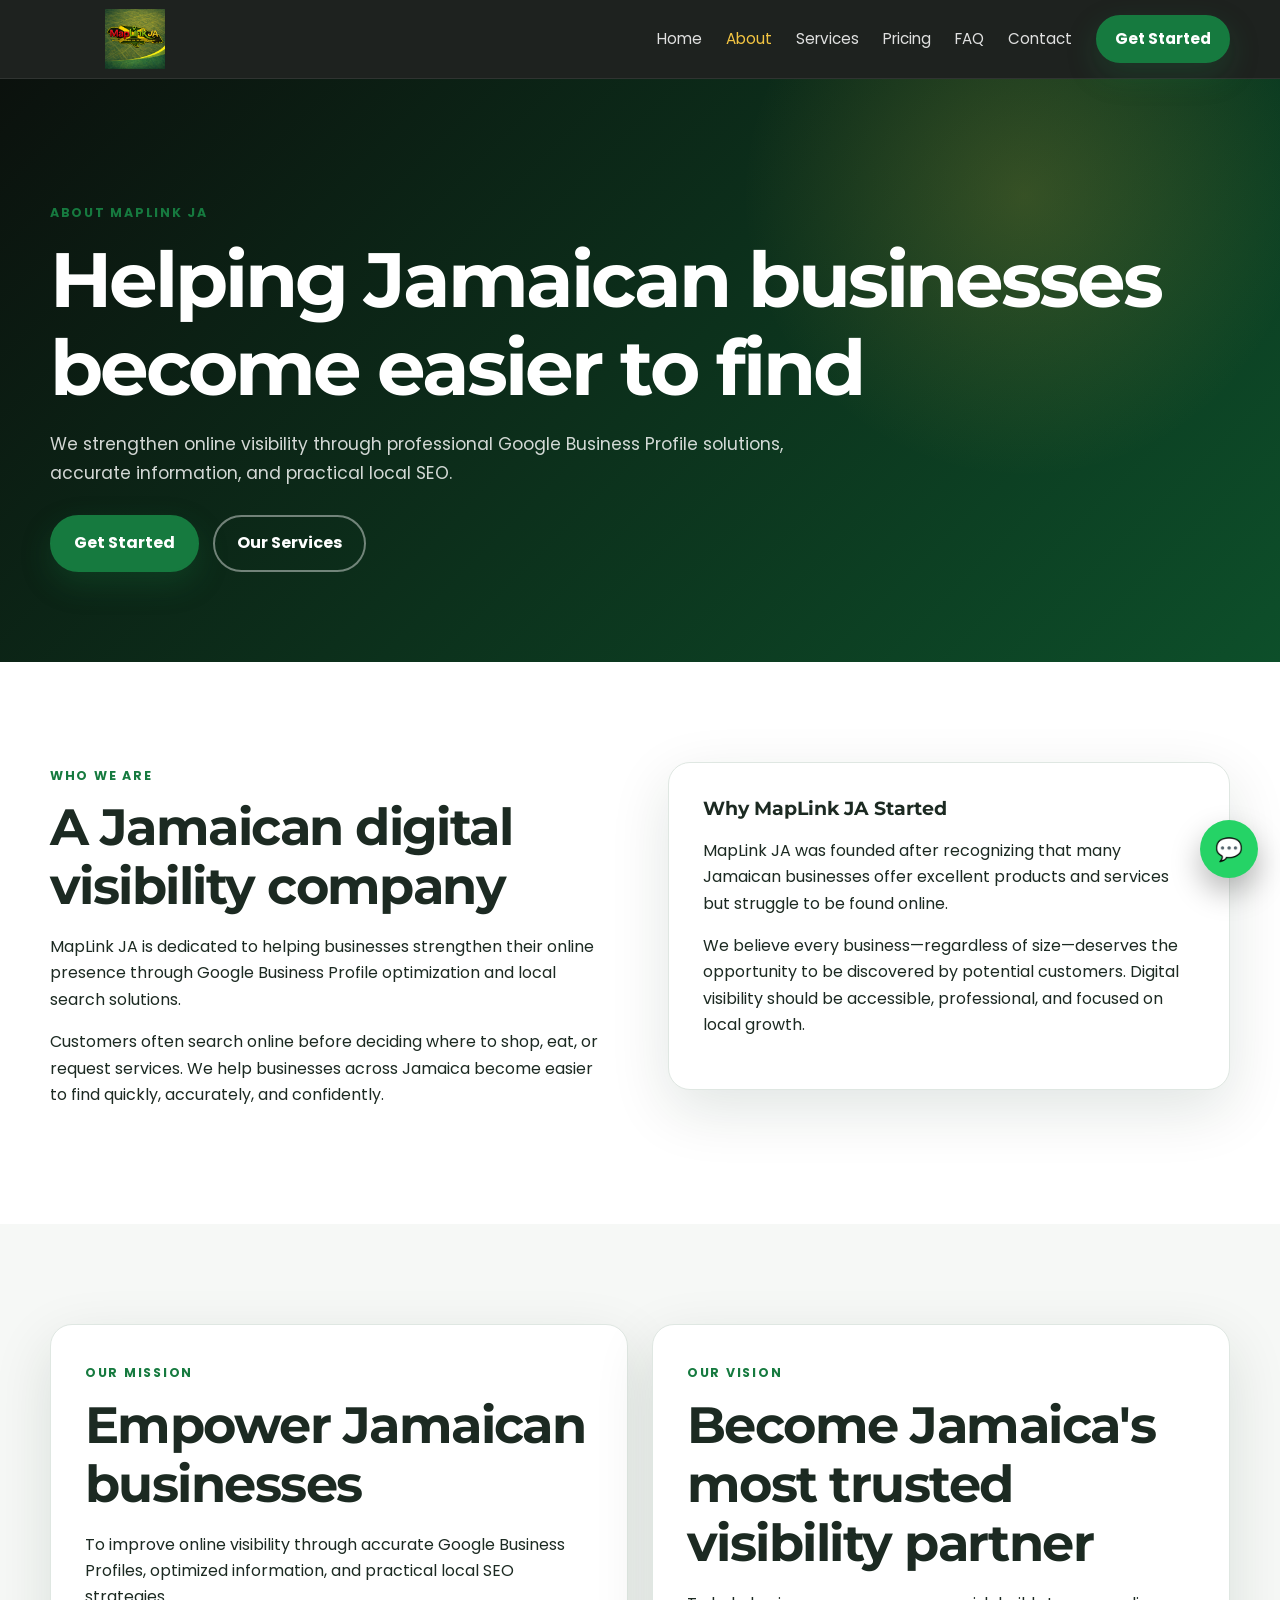
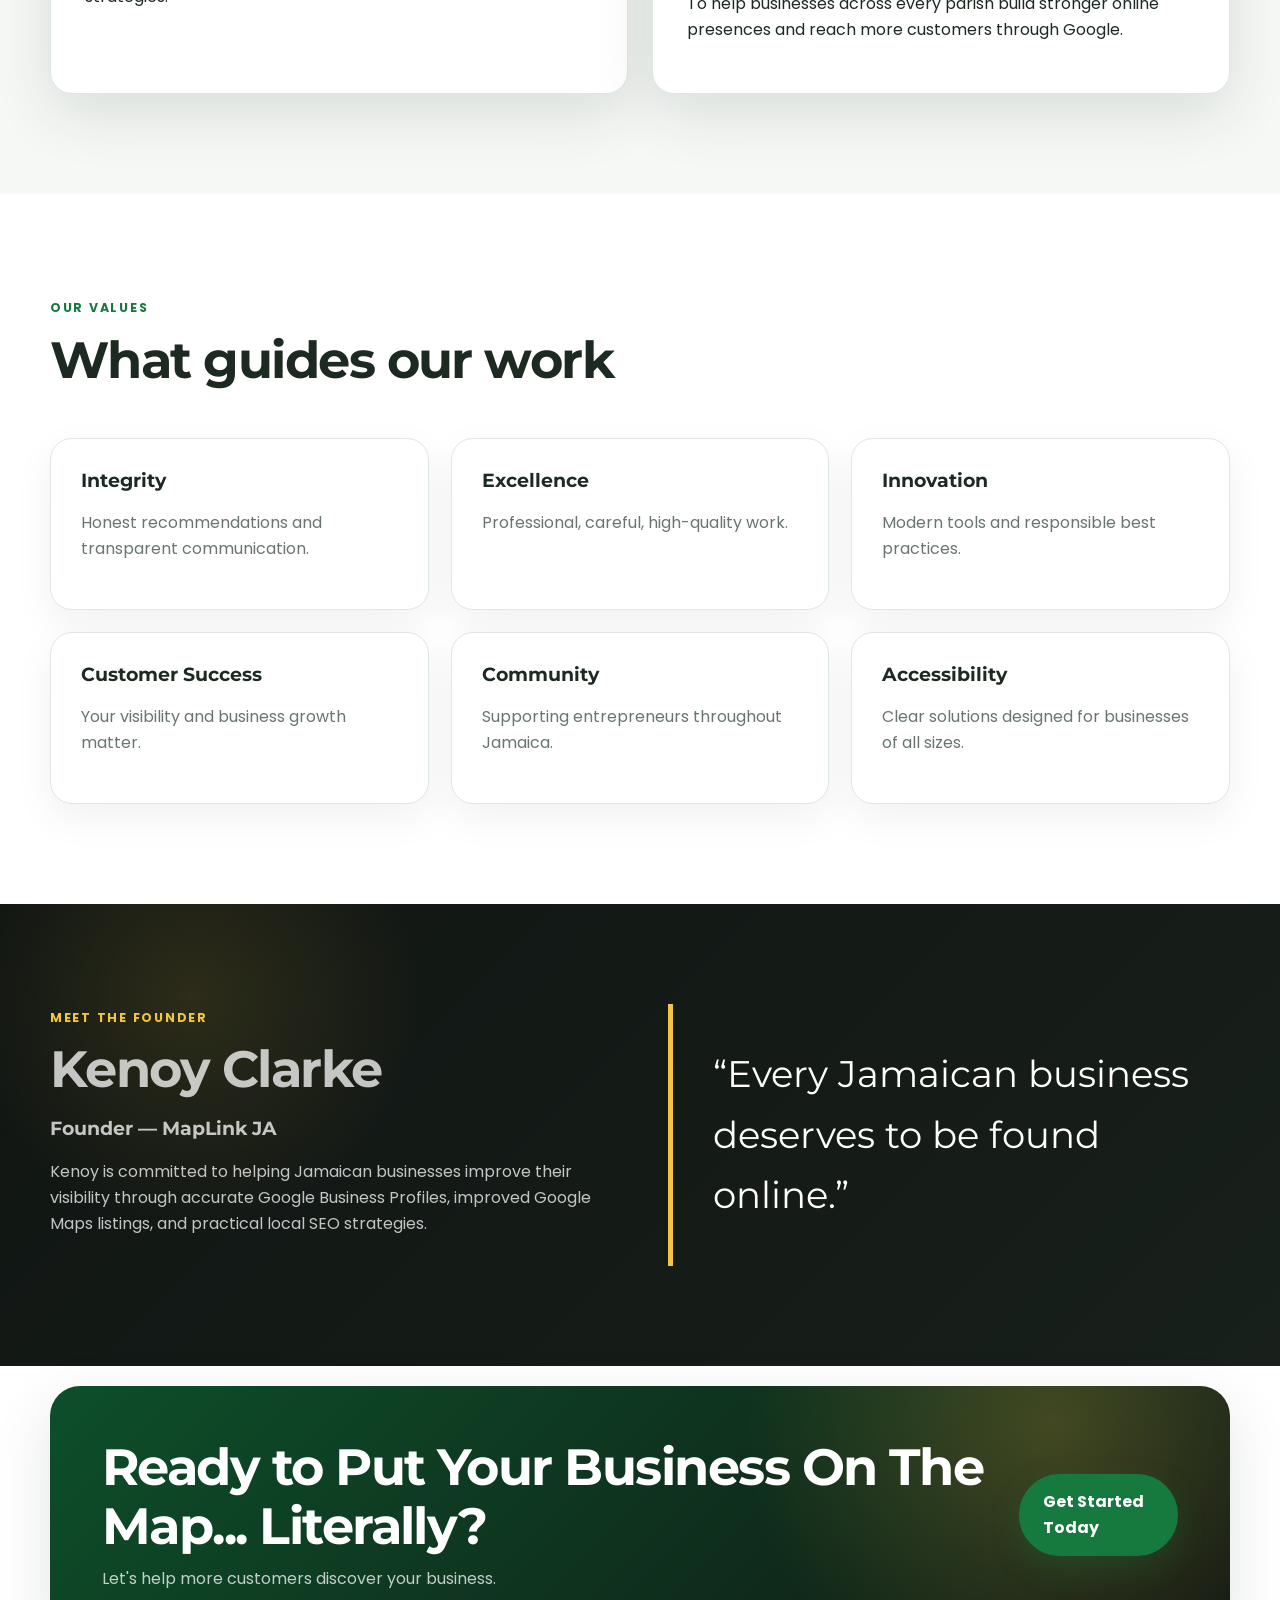
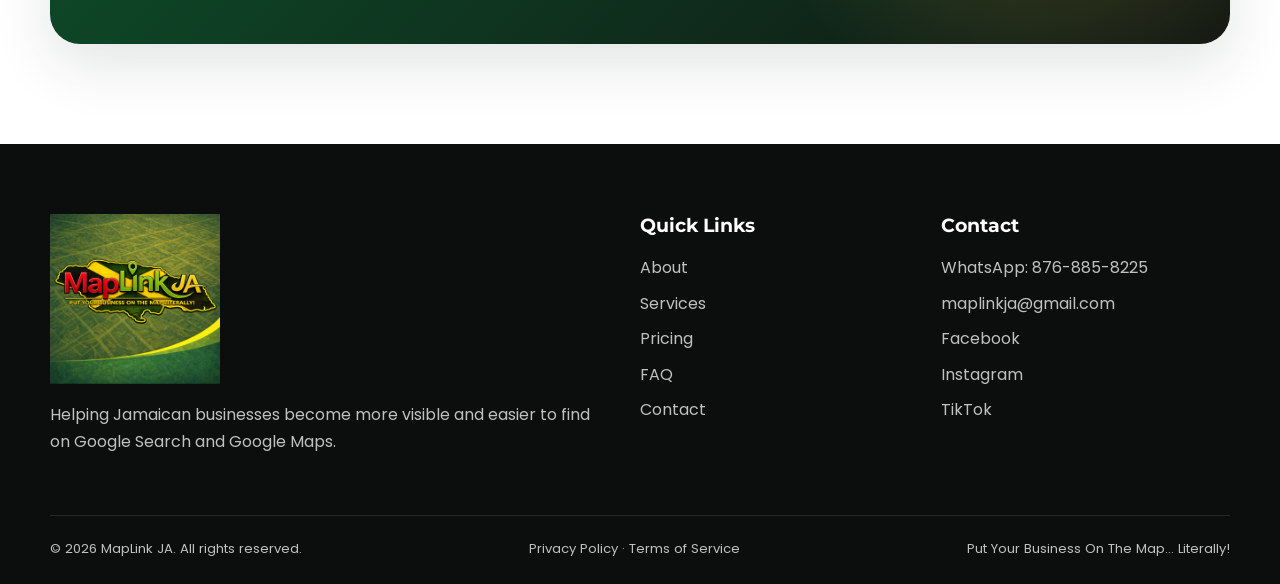
==== about.html @ 9ffab551 "Add files via upload Implement Phase 2 Week 1B Website" ====
<!DOCTYPE html>
<html lang="en">
<head>
<meta charset="UTF-8"><meta name="viewport" content="width=device-width, initial-scale=1.0">
<meta name="description" content="Learn about MapLink JA, our mission, vision, values, and commitment to helping Jamaican businesses get found online."><meta name="author" content="MapLink JA">
<meta property="og:title" content="About MapLink JA | Digital Visibility Jamaica"><meta property="og:description" content="Learn about MapLink JA, our mission, vision, values, and commitment to helping Jamaican businesses get found online."><meta property="og:type" content="website"><meta property="og:url" content="https://maplinkjamaica.com"><meta property="og:image" content="images/maplink-ja-logo.png">
<title>About MapLink JA | Digital Visibility Jamaica</title>
<link rel="preconnect" href="https://fonts.googleapis.com"><link rel="preconnect" href="https://fonts.gstatic.com" crossorigin>
<link href="https://fonts.googleapis.com/css2?family=Montserrat:wght@600;700;800&family=Poppins:wght@400;500;600&display=swap" rel="stylesheet">
<link rel="stylesheet" href="css/style.css"><script defer src="js/main.js"></script>
</head><body><a class="skip-link" href="#main-content">Skip to content</a>
<header class="site-header" id="top"><div class="container nav-wrap"><a class="brand" href="index.html" aria-label="MapLink JA home"><img src="images/maplink-ja-logo.png" alt="MapLink JA logo"></a><button class="menu-toggle" aria-label="Open navigation" aria-expanded="false" aria-controls="site-nav"><span></span><span></span><span></span></button><nav id="site-nav" class="site-nav" aria-label="Primary navigation"><a href="index.html">Home</a>
<a href="about.html" aria-current="page" class="active">About</a>
<a href="services.html">Services</a>
<a href="pricing.html">Pricing</a>
<a href="faq.html">FAQ</a>
<a href="contact.html">Contact</a><a class="btn btn-small" href="contact.html">Get Started</a></nav></div></header>
<main id="main-content"><section class="page-hero"><div class="container reveal"><span class="eyebrow">About MapLink JA</span><h1>Helping Jamaican businesses become easier to find</h1><p>We strengthen online visibility through professional Google Business Profile solutions, accurate information, and practical local SEO.</p><div class="hero-actions"><a class="btn" href="contact.html">Get Started</a><a class="btn btn-outline" href="services.html">Our Services</a></div></div></section><section class="section"><div class="container split-layout"><div class="reveal"><span class="eyebrow">Who we are</span><h2>A Jamaican digital visibility company</h2><p>MapLink JA is dedicated to helping businesses strengthen their online presence through Google Business Profile optimization and local search solutions.</p><p>Customers often search online before deciding where to shop, eat, or request services. We help businesses across Jamaica become easier to find quickly, accurately, and confidently.</p></div><div class="info-panel reveal"><h3>Why MapLink JA Started</h3><p>MapLink JA was founded after recognizing that many Jamaican businesses offer excellent products and services but struggle to be found online.</p><p>We believe every business—regardless of size—deserves the opportunity to be discovered by potential customers. Digital visibility should be accessible, professional, and focused on local growth.</p></div></div></section>
<section class="section section-soft"><div class="container"><div class="two-card-grid"><article class="feature-panel reveal"><span class="eyebrow">Our mission</span><h2>Empower Jamaican businesses</h2><p>To improve online visibility through accurate Google Business Profiles, optimized information, and practical local SEO strategies.</p></article><article class="feature-panel reveal"><span class="eyebrow">Our vision</span><h2>Become Jamaica's most trusted visibility partner</h2><p>To help businesses across every parish build stronger online presences and reach more customers through Google.</p></article></div></div></section>
<section class="section"><div class="container"><div class="section-heading reveal"><span class="eyebrow">Our values</span><h2>What guides our work</h2></div><div class="card-grid"><article class="service-card reveal"><h3>Integrity</h3><p>Honest recommendations and transparent communication.</p></article><article class="service-card reveal"><h3>Excellence</h3><p>Professional, careful, high-quality work.</p></article><article class="service-card reveal"><h3>Innovation</h3><p>Modern tools and responsible best practices.</p></article><article class="service-card reveal"><h3>Customer Success</h3><p>Your visibility and business growth matter.</p></article><article class="service-card reveal"><h3>Community</h3><p>Supporting entrepreneurs throughout Jamaica.</p></article><article class="service-card reveal"><h3>Accessibility</h3><p>Clear solutions designed for businesses of all sizes.</p></article></div></div></section>
<section class="section section-dark"><div class="container split-layout"><div class="reveal"><span class="eyebrow">Meet the founder</span><h2>Kenoy Clarke</h2><h3>Founder — MapLink JA</h3><p>Kenoy is committed to helping Jamaican businesses improve their visibility through accurate Google Business Profiles, improved Google Maps listings, and practical local SEO strategies.</p></div><blockquote class="founder-quote reveal">“Every Jamaican business deserves to be found online.”</blockquote></div></section>
<section class="cta-section"><div class="container cta-card reveal"><div><h2>Ready to Put Your Business On The Map... Literally?</h2><p>Let's help more customers discover your business.</p></div><a class="btn" href="contact.html">Get Started Today</a></div></section></main>
<a class="whatsapp-float" href="https://wa.me/18768858225?text=Hello%20MapLink%20JA%2C%20I%20would%20like%20help%20putting%20my%20business%20on%20the%20map." target="_blank" rel="noopener" aria-label="Contact MapLink JA on WhatsApp"><span>💬</span></a>
<footer class="site-footer"><div class="container footer-grid"><div><img src="images/maplink-ja-logo.png" alt="MapLink JA" class="footer-logo"><p>Helping Jamaican businesses become more visible and easier to find on Google Search and Google Maps.</p></div><div><h3>Quick Links</h3><a href="about.html">About</a><a href="services.html">Services</a><a href="pricing.html">Pricing</a><a href="faq.html">FAQ</a><a href="contact.html">Contact</a></div><div><h3>Contact</h3><a href="https://wa.me/18768858225" target="_blank" rel="noopener">WhatsApp: 876-885-8225</a><a href="mailto:maplinkja@gmail.com">maplinkja@gmail.com</a><a href="https://www.facebook.com/share/19GiQzsgYb/" target="_blank" rel="noopener">Facebook</a><a href="https://www.instagram.com/maplinkja" target="_blank" rel="noopener">Instagram</a><a href="https://www.tiktok.com/@_maplinkja" target="_blank" rel="noopener">TikTok</a></div></div><div class="container footer-bottom"><span>© <span id="current-year"></span> MapLink JA. All rights reserved.</span><span><a href="privacy.html">Privacy Policy</a> · <a href="terms.html">Terms of Service</a></span><span>Put Your Business On The Map... Literally!</span></div></footer></body></html>
---- css/style.css ----
:root {
  --green: #167a3f;
  --green-dark: #0d4f2a;
  --gold: #f4c542;
  --red: #d9362b;
  --charcoal: #101512;
  --charcoal-2: #18201b;
  --white: #ffffff;
  --off-white: #f6f8f6;
  --text: #1c2a22;
  --muted: #68766e;
  --border: #dfe7e2;
  --shadow: 0 20px 60px rgba(12, 42, 25, 0.12);
  --radius: 22px;
  --container: 1180px;
}

* {
  box-sizing: border-box;
}

html {
  scroll-behavior: smooth;
}

body {
  margin: 0;
  font-family: "Poppins", sans-serif;
  color: var(--text);
  background: var(--white);
  line-height: 1.65;
}

img {
  max-width: 100%;
  display: block;
}

a {
  color: inherit;
  text-decoration: none;
}

button,
select {
  font: inherit;
}

.container {
  width: min(calc(100% - 32px), var(--container));
  margin-inline: auto;
}

.skip-link {
  position: fixed;
  top: -60px;
  left: 16px;
  z-index: 1000;
  background: var(--gold);
  color: var(--charcoal);
  padding: 10px 14px;
  border-radius: 10px;
  font-weight: 700;
}

.skip-link:focus {
  top: 16px;
}

.site-header {
  position: sticky;
  top: 0;
  z-index: 100;
  background: rgba(16, 21, 18, 0.94);
  backdrop-filter: blur(14px);
  border-bottom: 1px solid rgba(255, 255, 255, 0.08);
}

.nav-wrap {
  min-height: 78px;
  display: flex;
  align-items: center;
  justify-content: space-between;
  gap: 24px;
}

.brand img {
  width: 170px;
  max-height: 60px;
  object-fit: contain;
}

.site-nav {
  display: flex;
  align-items: center;
  gap: 24px;
  color: var(--white);
  font-size: 0.95rem;
}

.site-nav a:not(.btn) {
  opacity: 0.86;
}

.site-nav a:hover {
  opacity: 1;
  color: var(--gold);
}

.menu-toggle {
  display: none;
  background: none;
  border: 0;
  padding: 8px;
}

.menu-toggle span {
  display: block;
  width: 26px;
  height: 3px;
  background: var(--white);
  margin: 5px 0;
  border-radius: 99px;
}

.hero {
  position: relative;
  overflow: hidden;
  background:
    radial-gradient(circle at 75% 20%, rgba(244, 197, 66, 0.18), transparent 22%),
    radial-gradient(circle at 20% 80%, rgba(22, 122, 63, 0.35), transparent 25%),
    linear-gradient(135deg, #0b110d 0%, #15291c 55%, #0d4f2a 100%);
  color: var(--white);
  min-height: 720px;
  display: grid;
  align-items: center;
}

.hero-grid {
  position: absolute;
  inset: 0;
  opacity: 0.12;
  background-image:
    linear-gradient(rgba(255,255,255,.12) 1px, transparent 1px),
    linear-gradient(90deg, rgba(255,255,255,.12) 1px, transparent 1px);
  background-size: 60px 60px;
  transform: perspective(900px) rotateX(58deg) scale(1.5);
  transform-origin: center bottom;
}

.hero-content {
  position: relative;
  z-index: 2;
  display: grid;
  grid-template-columns: 1.15fr 0.85fr;
  gap: 56px;
  align-items: center;
  padding-block: 110px;
}

.eyebrow {
  display: inline-block;
  text-transform: uppercase;
  letter-spacing: 0.14em;
  font-weight: 700;
  font-size: 0.78rem;
  color: var(--green);
  margin-bottom: 12px;
}

.hero .eyebrow,
.section-dark .eyebrow,
.cta-section .eyebrow {
  color: var(--gold);
}

h1, h2, h3 {
  font-family: "Montserrat", sans-serif;
  line-height: 1.15;
  margin-top: 0;
}

h1 {
  font-size: clamp(2.65rem, 6vw, 5.4rem);
  margin-bottom: 24px;
  letter-spacing: -0.04em;
}

h1 span {
  color: var(--gold);
}

h2 {
  font-size: clamp(2rem, 4vw, 3.35rem);
  letter-spacing: -0.03em;
  margin-bottom: 18px;
}

h3 {
  font-size: 1.2rem;
}

.hero-copy > p {
  max-width: 720px;
  font-size: 1.08rem;
  color: rgba(255,255,255,.82);
}

.hero-actions,
.cta-actions {
  display: flex;
  gap: 14px;
  flex-wrap: wrap;
  margin-top: 32px;
}

.btn {
  display: inline-flex;
  align-items: center;
  justify-content: center;
  gap: 8px;
  min-height: 50px;
  padding: 13px 22px;
  border-radius: 999px;
  border: 2px solid var(--green);
  background: var(--green);
  color: var(--white);
  font-weight: 700;
  cursor: pointer;
  box-shadow: 0 12px 30px rgba(22, 122, 63, 0.25);
  transition: .25s ease;
}

.btn:hover {
  transform: translateY(-2px);
  background: var(--green-dark);
  border-color: var(--green-dark);
}

.btn-small {
  min-height: 42px;
  padding: 9px 17px;
}

.btn-outline {
  background: transparent;
  border-color: rgba(255,255,255,.42);
  box-shadow: none;
}

.btn-outline:hover {
  background: var(--white);
  color: var(--charcoal);
  border-color: var(--white);
}

.btn-outline-dark {
  background: transparent;
  color: var(--green-dark);
  box-shadow: none;
}

.hero-points {
  display: flex;
  flex-wrap: wrap;
  gap: 12px 20px;
  margin-top: 28px;
  color: rgba(255,255,255,.76);
  font-size: .9rem;
}

.map-card {
  position: relative;
  min-height: 470px;
  border-radius: 32px;
  background:
    linear-gradient(135deg, rgba(255,255,255,.11), rgba(255,255,255,.03)),
    #14231a;
  border: 1px solid rgba(255,255,255,.15);
  box-shadow: 0 40px 100px rgba(0,0,0,.4);
  overflow: hidden;
}

.map-lines {
  position: absolute;
  inset: -10%;
  background:
    linear-gradient(32deg, transparent 44%, rgba(244,197,66,.25) 45%, rgba(244,197,66,.25) 47%, transparent 48%),
    linear-gradient(118deg, transparent 44%, rgba(255,255,255,.1) 45%, rgba(255,255,255,.1) 47%, transparent 48%);
  background-size: 180px 160px;
  transform: rotate(-8deg);
}

.jamaica-shape {
  position: absolute;
  left: 12%;
  right: 10%;
  top: 36%;
  padding: 34px 20px;
  border-radius: 50% 55% 45% 50% / 40% 50% 46% 52%;
  transform: rotate(-8deg);
  background: linear-gradient(135deg, #1c914c, #0f6132);
  border: 6px solid var(--gold);
  color: rgba(255,255,255,.4);
  font-family: "Montserrat";
  font-weight: 800;
  text-align: center;
  letter-spacing: .38em;
  box-shadow: inset 0 0 45px rgba(0,0,0,.25), 0 30px 50px rgba(0,0,0,.28);
}

.pin {
  position: absolute;
  border-radius: 50% 50% 50% 0;
  transform: rotate(-45deg);
  background: var(--red);
  box-shadow: 0 12px 30px rgba(217,54,43,.38);
}

.pin-main {
  width: 82px;
  height: 82px;
  top: 20%;
  left: 56%;
  animation: drop 1.2s cubic-bezier(.2,.8,.2,1) both, float 3s 1.3s ease-in-out infinite;
}

.pin-main span {
  position: absolute;
  inset: 22px;
  border-radius: 50%;
  background: var(--white);
}

.pin-small {
  width: 28px;
  height: 28px;
  background: var(--gold);
}

.pin-1 { top: 59%; left: 28%; }
.pin-2 { top: 66%; left: 66%; }
.pin-3 { top: 40%; left: 78%; }

.status-card {
  position: absolute;
  left: 28px;
  bottom: 28px;
  padding: 16px 18px;
  border-radius: 16px;
  background: rgba(255,255,255,.94);
  color: var(--text);
  box-shadow: var(--shadow);
}

.status-card strong,
.status-card span {
  display: block;
}

.status-card span {
  font-size: .86rem;
  color: var(--green);
}

@keyframes drop {
  from { opacity: 0; transform: translateY(-120px) rotate(-45deg) scale(.7); }
  to { opacity: 1; transform: translateY(0) rotate(-45deg) scale(1); }
}

@keyframes float {
  0%,100% { translate: 0 0; }
  50% { translate: 0 -10px; }
}

.trust-strip {
  background: var(--off-white);
  border-bottom: 1px solid var(--border);
}

.trust-grid {
  display: grid;
  grid-template-columns: repeat(4, 1fr);
}

.trust-grid div {
  padding: 26px 20px;
  border-right: 1px solid var(--border);
}

.trust-grid div:last-child {
  border-right: 0;
}

.trust-grid strong,
.trust-grid span {
  display: block;
}

.trust-grid span {
  color: var(--muted);
  font-size: .86rem;
}

.section {
  padding: 100px 0;
}

.section-heading {
  max-width: 760px;
  margin-bottom: 48px;
}

.section-heading p {
  color: var(--muted);
  font-size: 1.02rem;
}

.section-heading.light p,
.section-dark {
  color: rgba(255,255,255,.75);
}

.card-grid {
  display: grid;
  grid-template-columns: repeat(3, 1fr);
  gap: 22px;
}

.service-card {
  padding: 30px;
  border: 1px solid var(--border);
  border-radius: var(--radius);
  background: var(--white);
  box-shadow: 0 14px 40px rgba(16,21,18,.06);
  transition: .25s ease;
}

.service-card:hover {
  transform: translateY(-7px);
  border-color: rgba(22,122,63,.35);
  box-shadow: var(--shadow);
}

.icon {
  width: 52px;
  height: 52px;
  display: grid;
  place-items: center;
  border-radius: 15px;
  background: #e8f5ed;
  font-size: 1.5rem;
  margin-bottom: 20px;
}

.service-card p,
.step p,
.price-note {
  color: var(--muted);
}

.section-dark {
  background:
    radial-gradient(circle at 15% 20%, rgba(244,197,66,.12), transparent 20%),
    linear-gradient(135deg, var(--charcoal), var(--charcoal-2));
}

.steps {
  display: grid;
  grid-template-columns: repeat(3, 1fr);
  gap: 24px;
}

.step {
  padding: 32px;
  border: 1px solid rgba(255,255,255,.12);
  border-radius: var(--radius);
  background: rgba(255,255,255,.04);
}

.step-number {
  display: inline-flex;
  color: var(--gold);
  font-size: 2rem;
  font-family: "Montserrat";
  font-weight: 800;
  margin-bottom: 24px;
}

.step h3 {
  color: var(--white);
}

.checker-layout {
  display: grid;
  grid-template-columns: .8fr 1.2fr;
  gap: 56px;
  align-items: start;
}

.check-list {
  padding: 0;
  list-style: none;
}

.check-list li {
  margin: 12px 0;
}

.check-list li::before {
  content: "✓";
  color: var(--green);
  font-weight: 800;
  margin-right: 10px;
}

.checker-card {
  padding: 30px;
  border: 1px solid var(--border);
  border-radius: var(--radius);
  box-shadow: var(--shadow);
  background: var(--white);
}

.checker-card fieldset {
  border: 0;
  padding: 0;
  margin: 0;
}

.checker-card legend {
  font-family: "Montserrat";
  font-size: 1.5rem;
  font-weight: 800;
  margin-bottom: 20px;
}

.checker-card label {
  display: block;
  margin-bottom: 18px;
  font-weight: 600;
}

.checker-card select {
  width: 100%;
  display: block;
  margin-top: 8px;
  padding: 13px 14px;
  border: 1px solid var(--border);
  border-radius: 12px;
  background: var(--off-white);
  color: var(--text);
}

.score-result {
  margin-top: 26px;
  padding-top: 26px;
  border-top: 1px solid var(--border);
  display: grid;
  grid-template-columns: auto 1fr;
  gap: 18px;
  align-items: center;
}

.score-circle {
  width: 110px;
  height: 110px;
  border-radius: 50%;
  display: grid;
  place-content: center;
  text-align: center;
  background: conic-gradient(var(--green) 0deg, #e5ece8 0deg);
  border: 9px solid var(--white);
  box-shadow: 0 0 0 1px var(--border);
}

.score-circle span {
  font-family: "Montserrat";
  font-weight: 800;
  font-size: 2rem;
  line-height: 1;
}

.score-circle small {
  color: var(--muted);
}

.text-link {
  color: var(--green);
  font-weight: 700;
}

.pricing-section {
  background: var(--off-white);
}

.pricing-grid {
  display: grid;
  grid-template-columns: repeat(3, 1fr);
  gap: 24px;
  align-items: stretch;
}

.price-card {
  position: relative;
  padding: 34px;
  border-radius: var(--radius);
  background: var(--white);
  border: 1px solid var(--border);
  display: flex;
  flex-direction: column;
}

.price-card.featured {
  border: 2px solid var(--green);
  box-shadow: var(--shadow);
  transform: translateY(-10px);
}

.popular {
  position: absolute;
  top: -15px;
  left: 50%;
  transform: translateX(-50%);
  background: var(--gold);
  color: var(--charcoal);
  padding: 7px 16px;
  border-radius: 999px;
  font-weight: 800;
  font-size: .78rem;
  white-space: nowrap;
}

.price {
  font-family: "Montserrat";
  font-size: 2.4rem;
  font-weight: 800;
  margin: 10px 0 4px;
}

.price span {
  font-size: .75rem;
  color: var(--muted);
}

.price-card ul {
  list-style: none;
  padding: 0;
  margin: 20px 0 28px;
  flex: 1;
}

.price-card li {
  padding: 10px 0;
  border-bottom: 1px solid var(--border);
}

.price-card li::before {
  content: "✓";
  color: var(--green);
  font-weight: 800;
  margin-right: 10px;
}

.testimonial-grid {
  display: grid;
  grid-template-columns: repeat(3, 1fr);
  gap: 22px;
}

.testimonial {
  margin: 0;
  padding: 28px;
  background: var(--charcoal);
  color: var(--white);
  border-radius: var(--radius);
}

.testimonial footer {
  color: var(--gold);
  font-size: .86rem;
}

.disclaimer {
  color: var(--muted);
  font-size: .85rem;
  margin-top: 18px;
}

.faq-layout {
  display: grid;
  grid-template-columns: .7fr 1.3fr;
  gap: 60px;
}

.accordion details {
  border-bottom: 1px solid var(--border);
  padding: 20px 0;
}

.accordion summary {
  cursor: pointer;
  font-family: "Montserrat";
  font-weight: 700;
  padding-right: 28px;
}

.accordion p {
  color: var(--muted);
}

.cta-section {
  padding: 20px 0 100px;
}

.cta-card {
  display: flex;
  justify-content: space-between;
  align-items: center;
  gap: 34px;
  padding: 52px;
  border-radius: 30px;
  background:
    radial-gradient(circle at 85% 15%, rgba(244,197,66,.22), transparent 30%),
    linear-gradient(135deg, var(--green-dark), var(--charcoal));
  color: var(--white);
  box-shadow: var(--shadow);
}

.cta-card h2 {
  margin-bottom: 10px;
}

.cta-card p {
  color: rgba(255,255,255,.75);
  margin: 0;
}

.whatsapp-float {
  position: fixed;
  right: 22px;
  bottom: 22px;
  z-index: 90;
  width: 58px;
  height: 58px;
  display: grid;
  place-items: center;
  border-radius: 50%;
  background: #25d366;
  color: white;
  box-shadow: 0 14px 30px rgba(0,0,0,.28);
  font-size: 1.4rem;
}

.site-footer {
  background: #0b0e0c;
  color: rgba(255,255,255,.74);
  padding: 70px 0 24px;
}

.footer-grid {
  display: grid;
  grid-template-columns: 1.5fr .7fr .8fr;
  gap: 48px;
}

.footer-grid h3 {
  color: var(--white);
}

.footer-grid a,
.footer-grid span {
  display: block;
  margin: 9px 0;
}

.footer-logo {
  width: 170px;
  margin-bottom: 18px;
}

.footer-bottom {
  display: flex;
  justify-content: space-between;
  gap: 20px;
  border-top: 1px solid rgba(255,255,255,.1);
  margin-top: 44px;
  padding-top: 22px;
  font-size: .82rem;
}

.reveal {
  opacity: 0;
  transform: translateY(20px);
  transition: opacity .7s ease, transform .7s ease;
}

.reveal.visible {
  opacity: 1;
  transform: translateY(0);
}

@media (max-width: 960px) {
  .menu-toggle {
    display: block;
  }

  .site-nav {
    display: none;
    position: absolute;
    top: 78px;
    left: 0;
    right: 0;
    padding: 22px 16px 28px;
    flex-direction: column;
    align-items: stretch;
    background: var(--charcoal);
    border-top: 1px solid rgba(255,255,255,.08);
  }

  .site-nav.open {
    display: flex;
  }

  .hero-content,
  .checker-layout,
  .faq-layout {
    grid-template-columns: 1fr;
  }

  .hero {
    min-height: auto;
  }

  .hero-content {
    padding-block: 90px;
  }

  .hero-visual {
    max-width: 620px;
    width: 100%;
    margin-inline: auto;
  }

  .trust-grid,
  .card-grid,
  .steps,
  .pricing-grid,
  .testimonial-grid {
    grid-template-columns: repeat(2, 1fr);
  }

  .price-card.featured {
    transform: none;
  }

  .cta-card {
    align-items: flex-start;
    flex-direction: column;
  }
}

@media (max-width: 640px) {
  .brand img {
    width: 145px;
  }

  .hero-content {
    padding-block: 72px;
  }

  .hero-actions .btn,
  .cta-actions .btn {
    width: 100%;
  }

  .hero-points {
    display: grid;
  }

  .map-card {
    min-height: 360px;
  }

  .pin-main {
    width: 66px;
    height: 66px;
  }

  .pin-main span {
    inset: 18px;
  }

  .trust-grid,
  .card-grid,
  .steps,
  .pricing-grid,
  .testimonial-grid {
    grid-template-columns: 1fr;
  }

  .trust-grid div {
    border-right: 0;
    border-bottom: 1px solid var(--border);
  }

  .section {
    padding: 78px 0;
  }

  .checker-card,
  .service-card,
  .step,
  .price-card {
    padding: 24px;
  }

  .score-result {
    grid-template-columns: 1fr;
  }

  .cta-card {
    padding: 34px 24px;
  }

  .footer-grid {
    grid-template-columns: 1fr;
  }

  .footer-bottom {
    flex-direction: column;
  }
}

@media (prefers-reduced-motion: reduce) {
  html {
    scroll-behavior: auto;
  }

  *,
  *::before,
  *::after {
    animation: none !important;
    transition: none !important;
  }

  .reveal {
    opacity: 1;
    transform: none;
  }
}

/* Multi-page additions */
.site-nav a.active,.site-nav a[aria-current="page"]{color:var(--gold);opacity:1}
.page-hero{padding:120px 0 90px;background:radial-gradient(circle at 80% 20%,rgba(244,197,66,.18),transparent 25%),linear-gradient(135deg,#0b110d,#0d4f2a);color:var(--white)}
.page-hero h1{font-size:clamp(2.5rem,6vw,4.8rem);margin-bottom:18px}.page-hero p{max-width:780px;color:rgba(255,255,255,.82);font-size:1.08rem}.page-hero .hero-actions{margin-top:28px}.section-soft{background:var(--off-white)}
.split-layout{display:grid;grid-template-columns:1fr 1fr;gap:56px;align-items:start}.info-panel,.feature-panel{padding:34px;border-radius:var(--radius);background:var(--white);border:1px solid var(--border);box-shadow:var(--shadow)}
.two-card-grid{display:grid;grid-template-columns:1fr 1fr;gap:24px}.founder-quote{margin:0;padding:40px;border-left:5px solid var(--gold);font-family:"Montserrat";font-size:clamp(1.5rem,3vw,2.3rem);color:var(--white)}
.center-action{text-align:center;margin-top:36px}.steps-five{grid-template-columns:repeat(5,1fr)}.steps-five .step{padding:24px}.steps-five .step-number{font-size:1.45rem}
.pill-grid{display:flex;flex-wrap:wrap;gap:14px}.pill-grid span{padding:12px 18px;border:1px solid var(--border);border-radius:999px;background:var(--white);font-weight:600}.benefit-list{list-style:none;padding:0;margin:0}.benefit-list li{padding:14px 0;border-bottom:1px solid var(--border)}.benefit-list li:before{content:"✓";color:var(--green);font-weight:800;margin-right:10px}.light-list{color:rgba(255,255,255,.82)}.light-list li{border-color:rgba(255,255,255,.14)}.light-list li:before{color:var(--gold)}
.table-wrap{overflow-x:auto}.compare-table{width:100%;border-collapse:collapse;background:var(--white);border-radius:16px;overflow:hidden;box-shadow:var(--shadow)}.compare-table th,.compare-table td{padding:16px;text-align:center;border-bottom:1px solid var(--border)}.compare-table th:first-child,.compare-table td:first-child{text-align:left}.compare-table thead{background:var(--green-dark);color:var(--white)}
.contact-grid,.social-grid{display:grid;grid-template-columns:repeat(3,1fr);gap:24px}.contact-card,.social-card{padding:30px;border:1px solid var(--border);border-radius:var(--radius);background:var(--white);box-shadow:0 14px 40px rgba(16,21,18,.06)}.contact-card a,.social-card span{color:var(--green);font-weight:700}.social-card{transition:.25s ease}.social-card:hover{transform:translateY(-5px);box-shadow:var(--shadow)}.hours-list div{display:flex;justify-content:space-between;gap:20px;padding:15px 0;border-bottom:1px solid var(--border)}
.legal-content{max-width:900px}.legal-content h2{margin-bottom:28px}.legal-content h3{margin-top:34px;margin-bottom:8px}.legal-content a{color:var(--green);text-decoration:underline}.footer-bottom a{display:inline}
@media(max-width:1100px){.steps-five{grid-template-columns:repeat(3,1fr)}}
@media(max-width:960px){.split-layout,.two-card-grid{grid-template-columns:1fr}.contact-grid,.social-grid{grid-template-columns:repeat(2,1fr)}}
@media(max-width:640px){.page-hero{padding:90px 0 70px}.contact-grid,.social-grid,.steps-five{grid-template-columns:1fr}.footer-bottom{flex-direction:column}.hours-list div{align-items:flex-start;flex-direction:column;gap:4px}}

/* Approved Week 1B homepage visual */
.approved-home-visual {
  position: relative;
  margin: 0;
  min-height: 470px;
  border-radius: 30px;
  overflow: hidden;
  border: 1px solid rgba(255, 255, 255, 0.16);
  background: #07140c;
  box-shadow: 0 40px 100px rgba(0, 0, 0, 0.42);
}

.approved-home-visual::after {
  content: "";
  position: absolute;
  inset: 0;
  pointer-events: none;
  background: linear-gradient(180deg, transparent 55%, rgba(2, 12, 6, 0.78) 100%);
}

.approved-home-visual img {
  width: 100%;
  height: 470px;
  object-fit: cover;
  object-position: center;
}

.approved-home-visual figcaption {
  position: absolute;
  z-index: 2;
  left: 24px;
  right: 24px;
  bottom: 22px;
  display: flex;
  align-items: center;
  justify-content: space-between;
  gap: 16px;
  padding: 15px 18px;
  border-radius: 999px;
  color: var(--charcoal);
  background: rgba(255, 255, 255, 0.94);
  box-shadow: 0 16px 40px rgba(0, 0, 0, 0.28);
}

.approved-home-visual figcaption strong {
  font-family: "Montserrat", sans-serif;
  font-size: 1rem;
}

.approved-home-visual figcaption span {
  color: #526158;
  font-size: 0.82rem;
  text-align: right;
}

@media (max-width: 760px) {
  .approved-home-visual,
  .approved-home-visual img {
    min-height: 350px;
    height: 350px;
  }

  .approved-home-visual figcaption {
    left: 14px;
    right: 14px;
    bottom: 14px;
    border-radius: 18px;
    align-items: flex-start;
    flex-direction: column;
    gap: 2px;
  }

  .approved-home-visual figcaption span {
    text-align: left;
  }
}
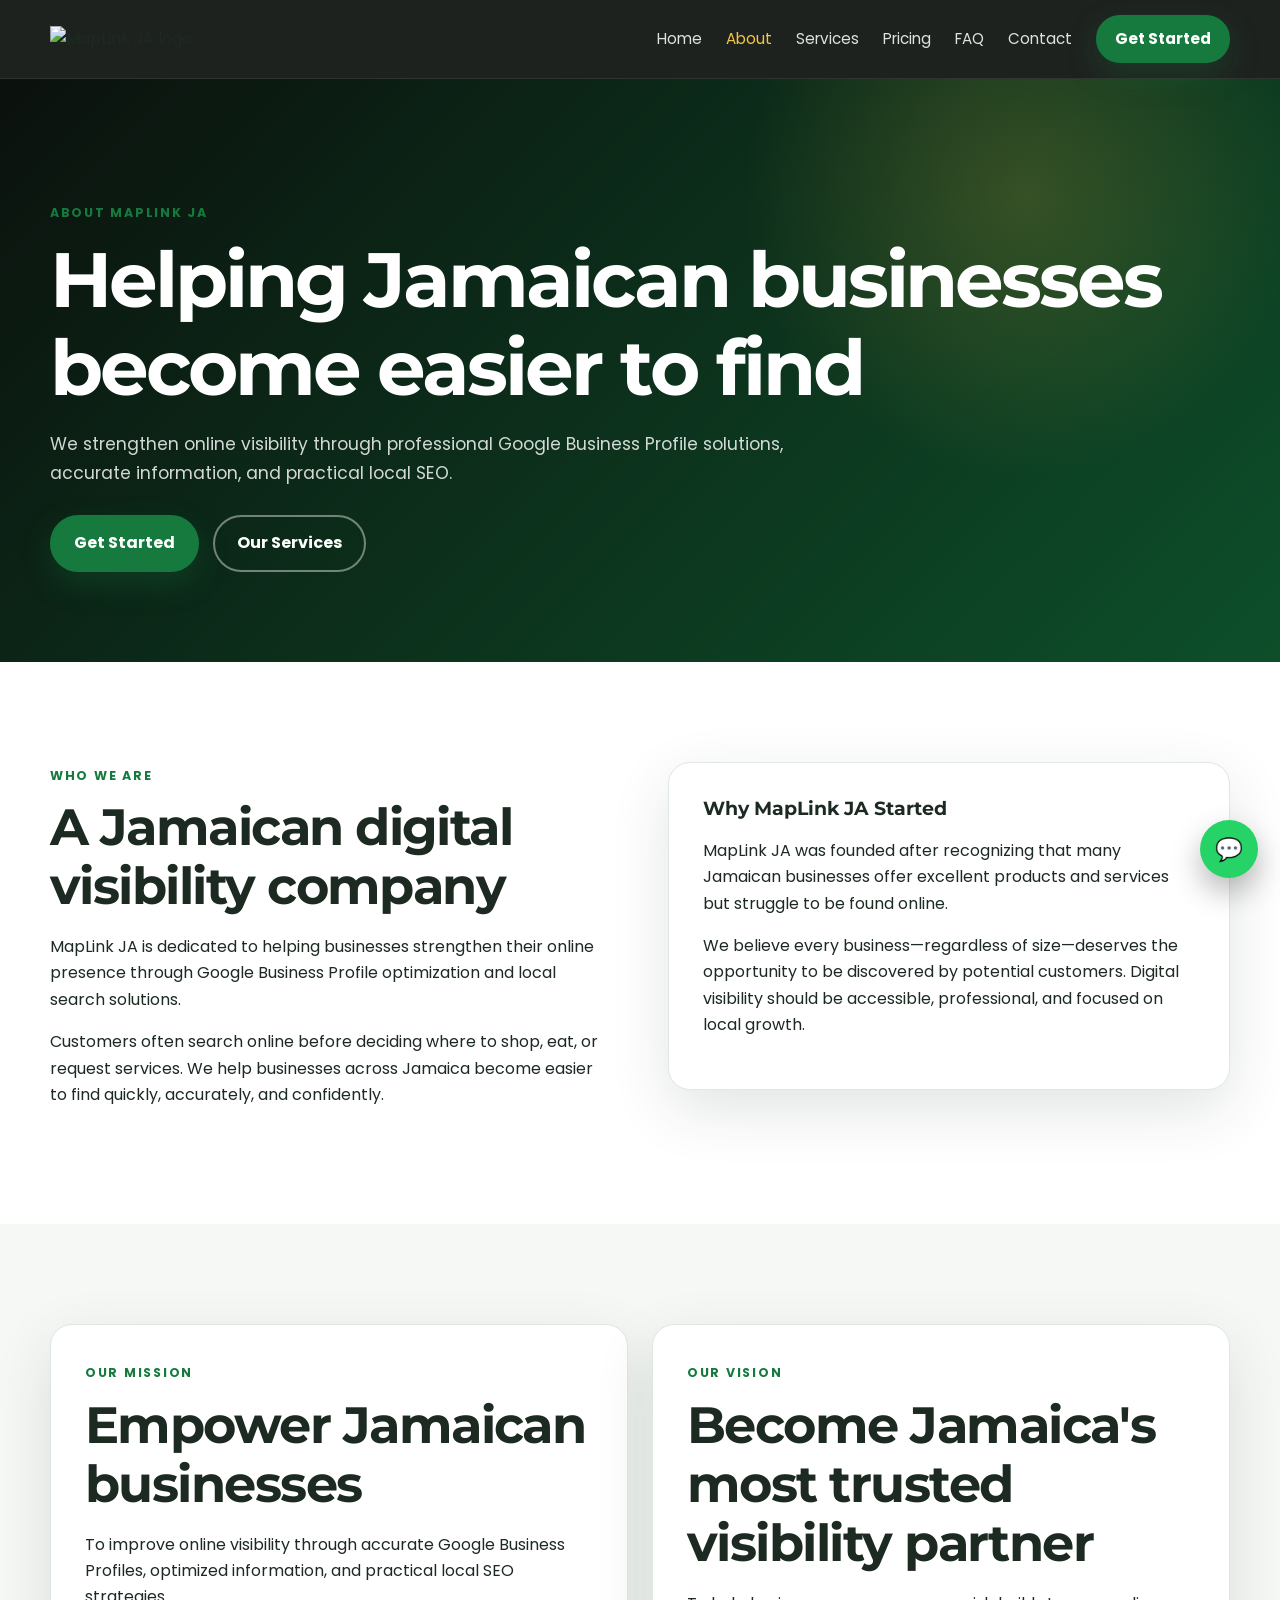
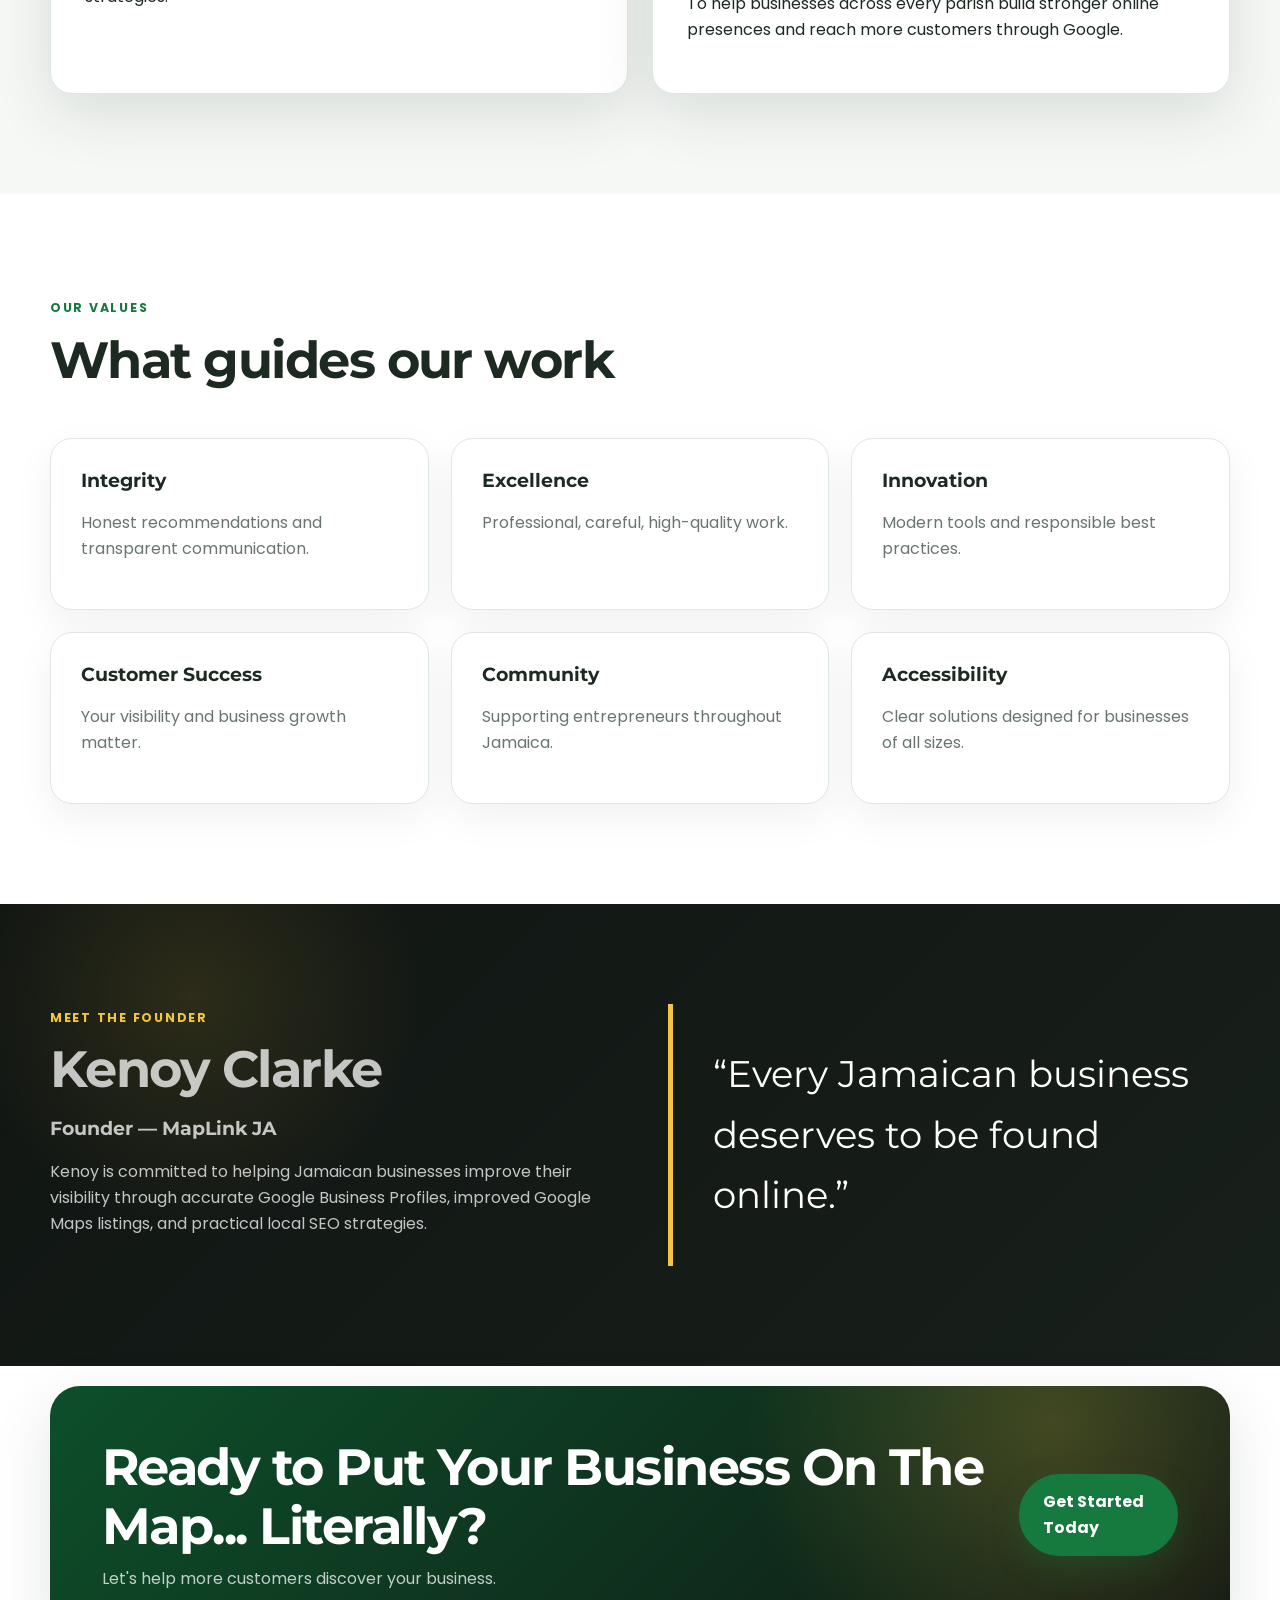
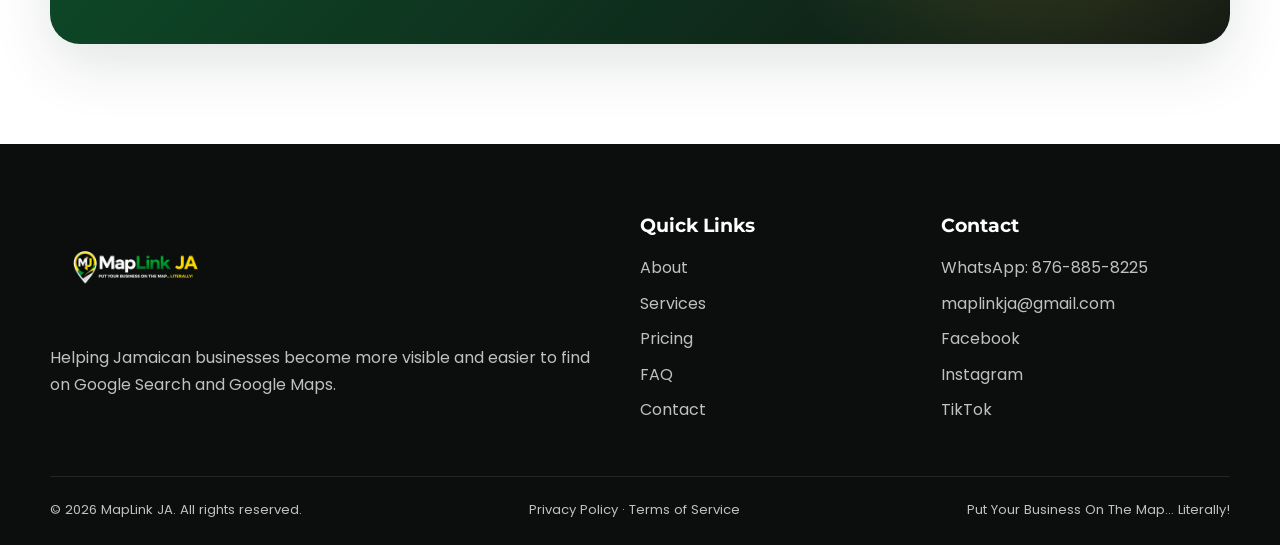
==== commit eba0591d: "Update about.html" ====
--- a/about.html
+++ b/about.html
@@ -21,4 +21,4 @@
 <section class="section section-dark"><div class="container split-layout"><div class="reveal"><span class="eyebrow">Meet the founder</span><h2>Kenoy Clarke</h2><h3>Founder — MapLink JA</h3><p>Kenoy is committed to helping Jamaican businesses improve their visibility through accurate Google Business Profiles, improved Google Maps listings, and practical local SEO strategies.</p></div><blockquote class="founder-quote reveal">“Every Jamaican business deserves to be found online.”</blockquote></div></section>
 <section class="cta-section"><div class="container cta-card reveal"><div><h2>Ready to Put Your Business On The Map... Literally?</h2><p>Let's help more customers discover your business.</p></div><a class="btn" href="contact.html">Get Started Today</a></div></section></main>
 <a class="whatsapp-float" href="https://wa.me/18768858225?text=Hello%20MapLink%20JA%2C%20I%20would%20like%20help%20putting%20my%20business%20on%20the%20map." target="_blank" rel="noopener" aria-label="Contact MapLink JA on WhatsApp"><span>💬</span></a>
-<footer class="site-footer"><div class="container footer-grid"><div><img src="images/maplink-ja-logo.png" alt="MapLink JA" class="footer-logo"><p>Helping Jamaican businesses become more visible and easier to find on Google Search and Google Maps.</p></div><div><h3>Quick Links</h3><a href="about.html">About</a><a href="services.html">Services</a><a href="pricing.html">Pricing</a><a href="faq.html">FAQ</a><a href="contact.html">Contact</a></div><div><h3>Contact</h3><a href="https://wa.me/18768858225" target="_blank" rel="noopener">WhatsApp: 876-885-8225</a><a href="mailto:maplinkja@gmail.com">maplinkja@gmail.com</a><a href="https://www.facebook.com/share/19GiQzsgYb/" target="_blank" rel="noopener">Facebook</a><a href="https://www.instagram.com/maplinkja" target="_blank" rel="noopener">Instagram</a><a href="https://www.tiktok.com/@_maplinkja" target="_blank" rel="noopener">TikTok</a></div></div><div class="container footer-bottom"><span>© <span id="current-year"></span> MapLink JA. All rights reserved.</span><span><a href="privacy.html">Privacy Policy</a> · <a href="terms.html">Terms of Service</a></span><span>Put Your Business On The Map... Literally!</span></div></footer></body></html>+<footer class="site-footer"><div class="container footer-grid"><div><img src="images/maplink-ja-logo-horizontal.png" alt="MapLink JA" class="footer-logo"><p>Helping Jamaican businesses become more visible and easier to find on Google Search and Google Maps.</p></div><div><h3>Quick Links</h3><a href="about.html">About</a><a href="services.html">Services</a><a href="pricing.html">Pricing</a><a href="faq.html">FAQ</a><a href="contact.html">Contact</a></div><div><h3>Contact</h3><a href="https://wa.me/18768858225" target="_blank" rel="noopener">WhatsApp: 876-885-8225</a><a href="mailto:maplinkja@gmail.com">maplinkja@gmail.com</a><a href="https://www.facebook.com/share/19GiQzsgYb/" target="_blank" rel="noopener">Facebook</a><a href="https://www.instagram.com/maplinkja" target="_blank" rel="noopener">Instagram</a><a href="https://www.tiktok.com/@_maplinkja" target="_blank" rel="noopener">TikTok</a></div></div><div class="container footer-bottom"><span>© <span id="current-year"></span> MapLink JA. All rights reserved.</span><span><a href="privacy.html">Privacy Policy</a> · <a href="terms.html">Terms of Service</a></span><span>Put Your Business On The Map... Literally!</span></div></footer></body></html>
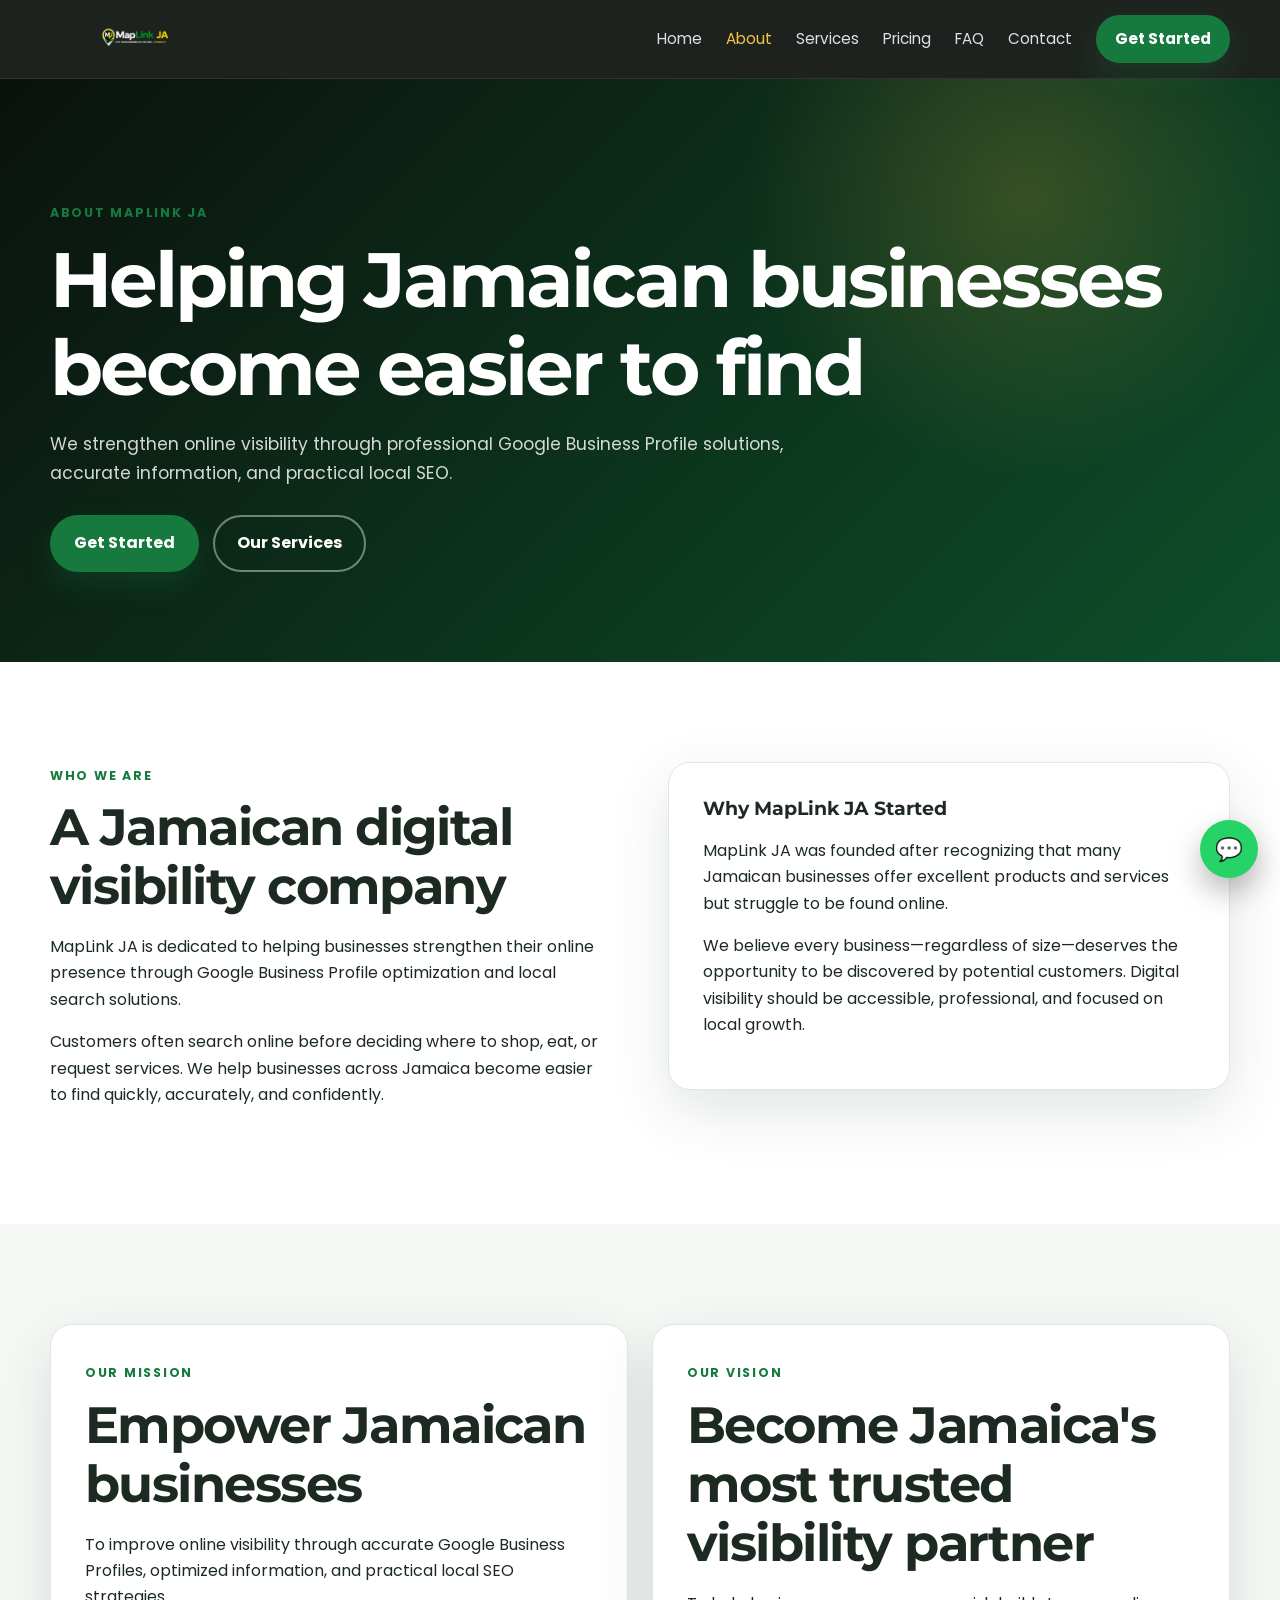
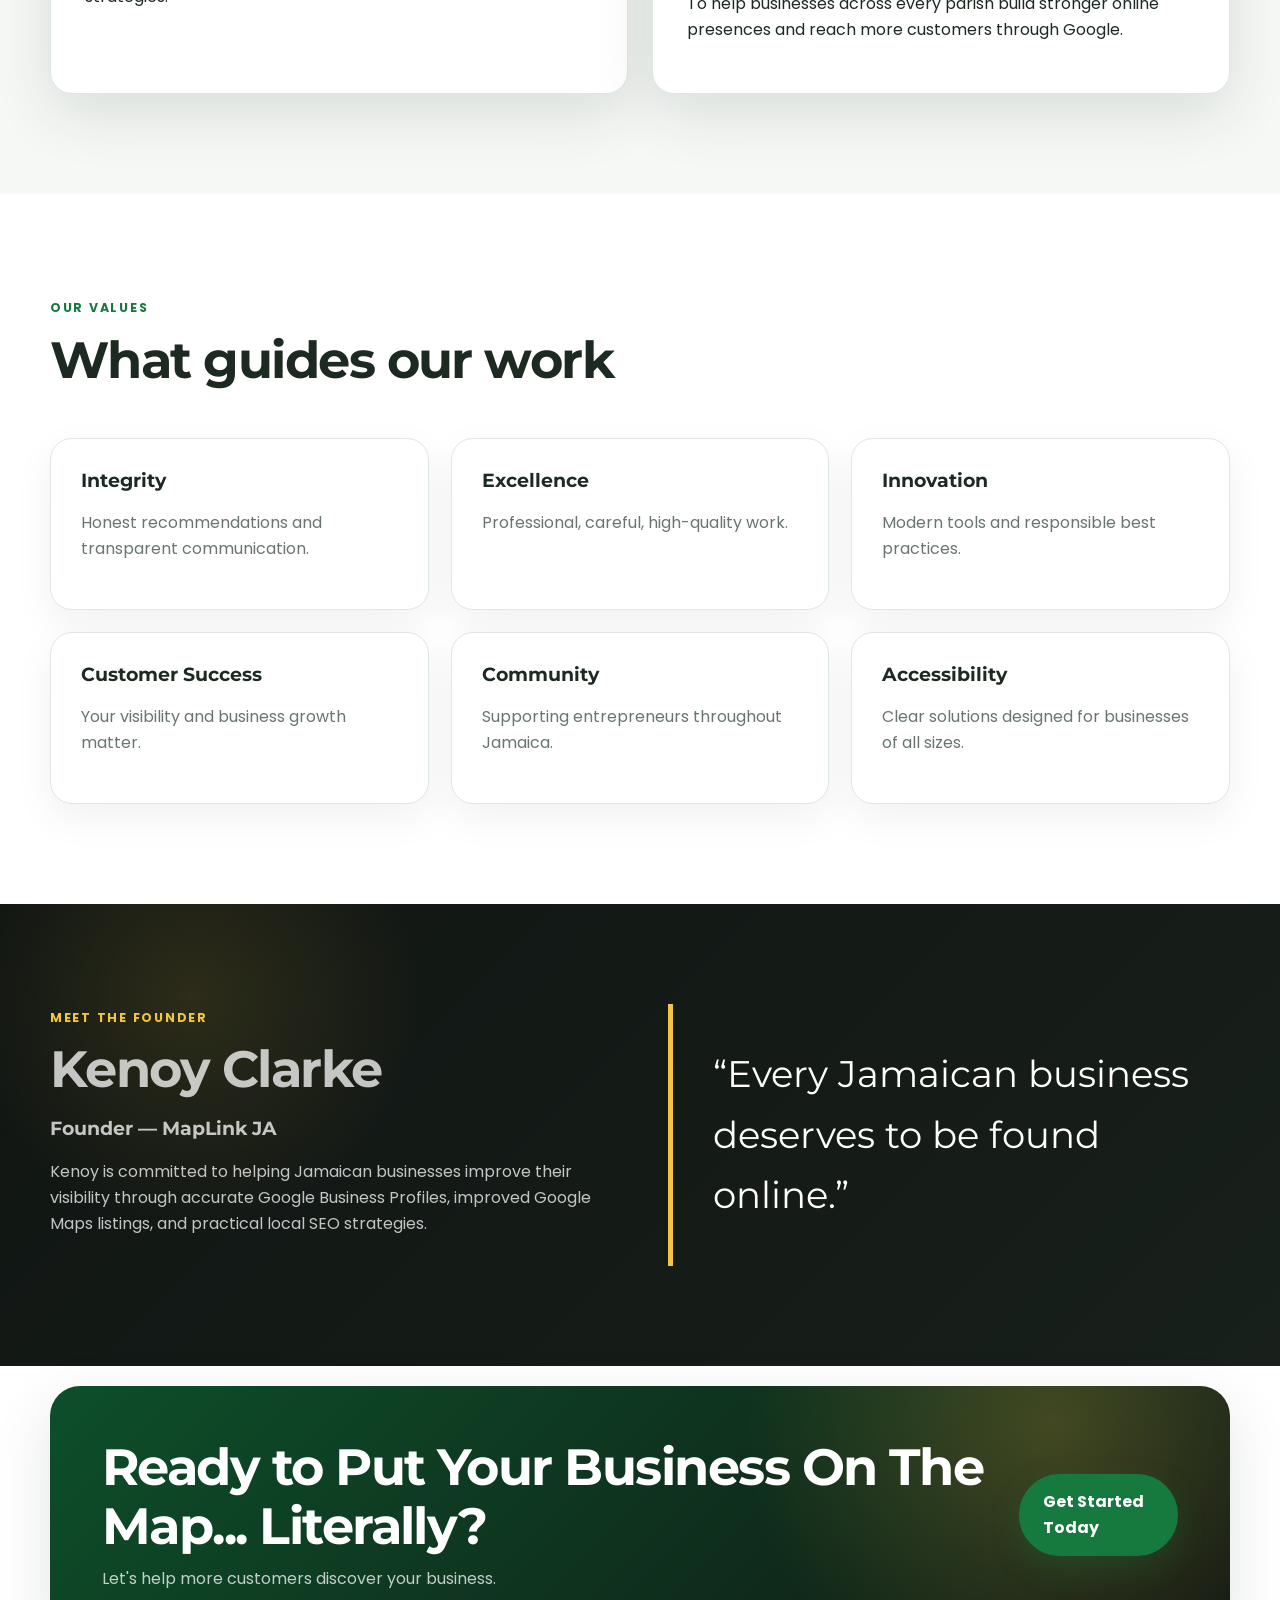
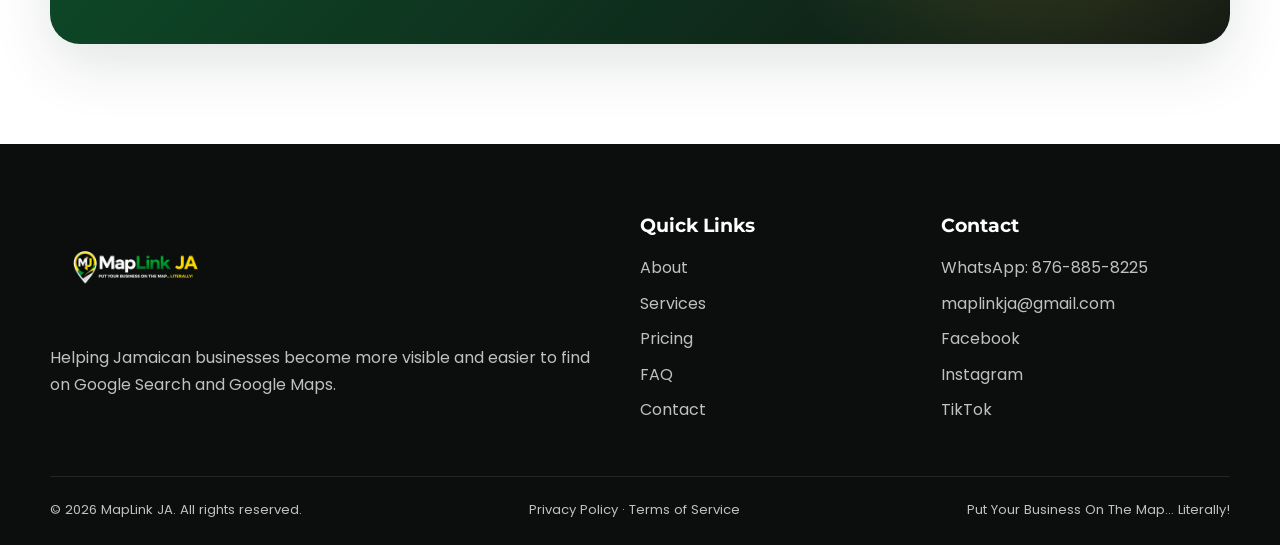
==== commit 87a83f75: "Update about.html" ====
--- a/about.html
+++ b/about.html
@@ -3,13 +3,13 @@
 <head>
 <meta charset="UTF-8"><meta name="viewport" content="width=device-width, initial-scale=1.0">
 <meta name="description" content="Learn about MapLink JA, our mission, vision, values, and commitment to helping Jamaican businesses get found online."><meta name="author" content="MapLink JA">
-<meta property="og:title" content="About MapLink JA | Digital Visibility Jamaica"><meta property="og:description" content="Learn about MapLink JA, our mission, vision, values, and commitment to helping Jamaican businesses get found online."><meta property="og:type" content="website"><meta property="og:url" content="https://maplinkjamaica.com"><meta property="og:image" content="images/maplink-ja-logo.png">
+<meta property="og:title" content="About MapLink JA | Digital Visibility Jamaica"><meta property="og:description" content="Learn about MapLink JA, our mission, vision, values, and commitment to helping Jamaican businesses get found online."><meta property="og:type" content="website"><meta property="og:url" content="https://maplinkjamaica.com"><meta property="og:image" content="images/maplink-ja-logo-horizontal.png">
 <title>About MapLink JA | Digital Visibility Jamaica</title>
 <link rel="preconnect" href="https://fonts.googleapis.com"><link rel="preconnect" href="https://fonts.gstatic.com" crossorigin>
 <link href="https://fonts.googleapis.com/css2?family=Montserrat:wght@600;700;800&family=Poppins:wght@400;500;600&display=swap" rel="stylesheet">
 <link rel="stylesheet" href="css/style.css"><script defer src="js/main.js"></script>
 </head><body><a class="skip-link" href="#main-content">Skip to content</a>
-<header class="site-header" id="top"><div class="container nav-wrap"><a class="brand" href="index.html" aria-label="MapLink JA home"><img src="images/maplink-ja-logo.png" alt="MapLink JA logo"></a><button class="menu-toggle" aria-label="Open navigation" aria-expanded="false" aria-controls="site-nav"><span></span><span></span><span></span></button><nav id="site-nav" class="site-nav" aria-label="Primary navigation"><a href="index.html">Home</a>
+<header class="site-header" id="top"><div class="container nav-wrap"><a class="brand" href="index.html" aria-label="MapLink JA home"><img src="images/maplink-ja-logo-horizontal.png" alt="MapLink JA logo"></a><button class="menu-toggle" aria-label="Open navigation" aria-expanded="false" aria-controls="site-nav"><span></span><span></span><span></span></button><nav id="site-nav" class="site-nav" aria-label="Primary navigation"><a href="index.html">Home</a>
 <a href="about.html" aria-current="page" class="active">About</a>
 <a href="services.html">Services</a>
 <a href="pricing.html">Pricing</a>
--- a/css/style.css
+++ b/css/style.css
@@ -105,6 +105,19 @@
 .site-nav a:hover {
   opacity: 1;
   color: var(--gold);
+}
+
+.logo img {
+  height: 60px;
+  width: auto;
+  max-width: 260px;
+}
+
+@media (max-width: 768px) {
+  .logo img {
+    height:50px;
+    max-width: 220px;
+  }
 }
 
 .menu-toggle {
